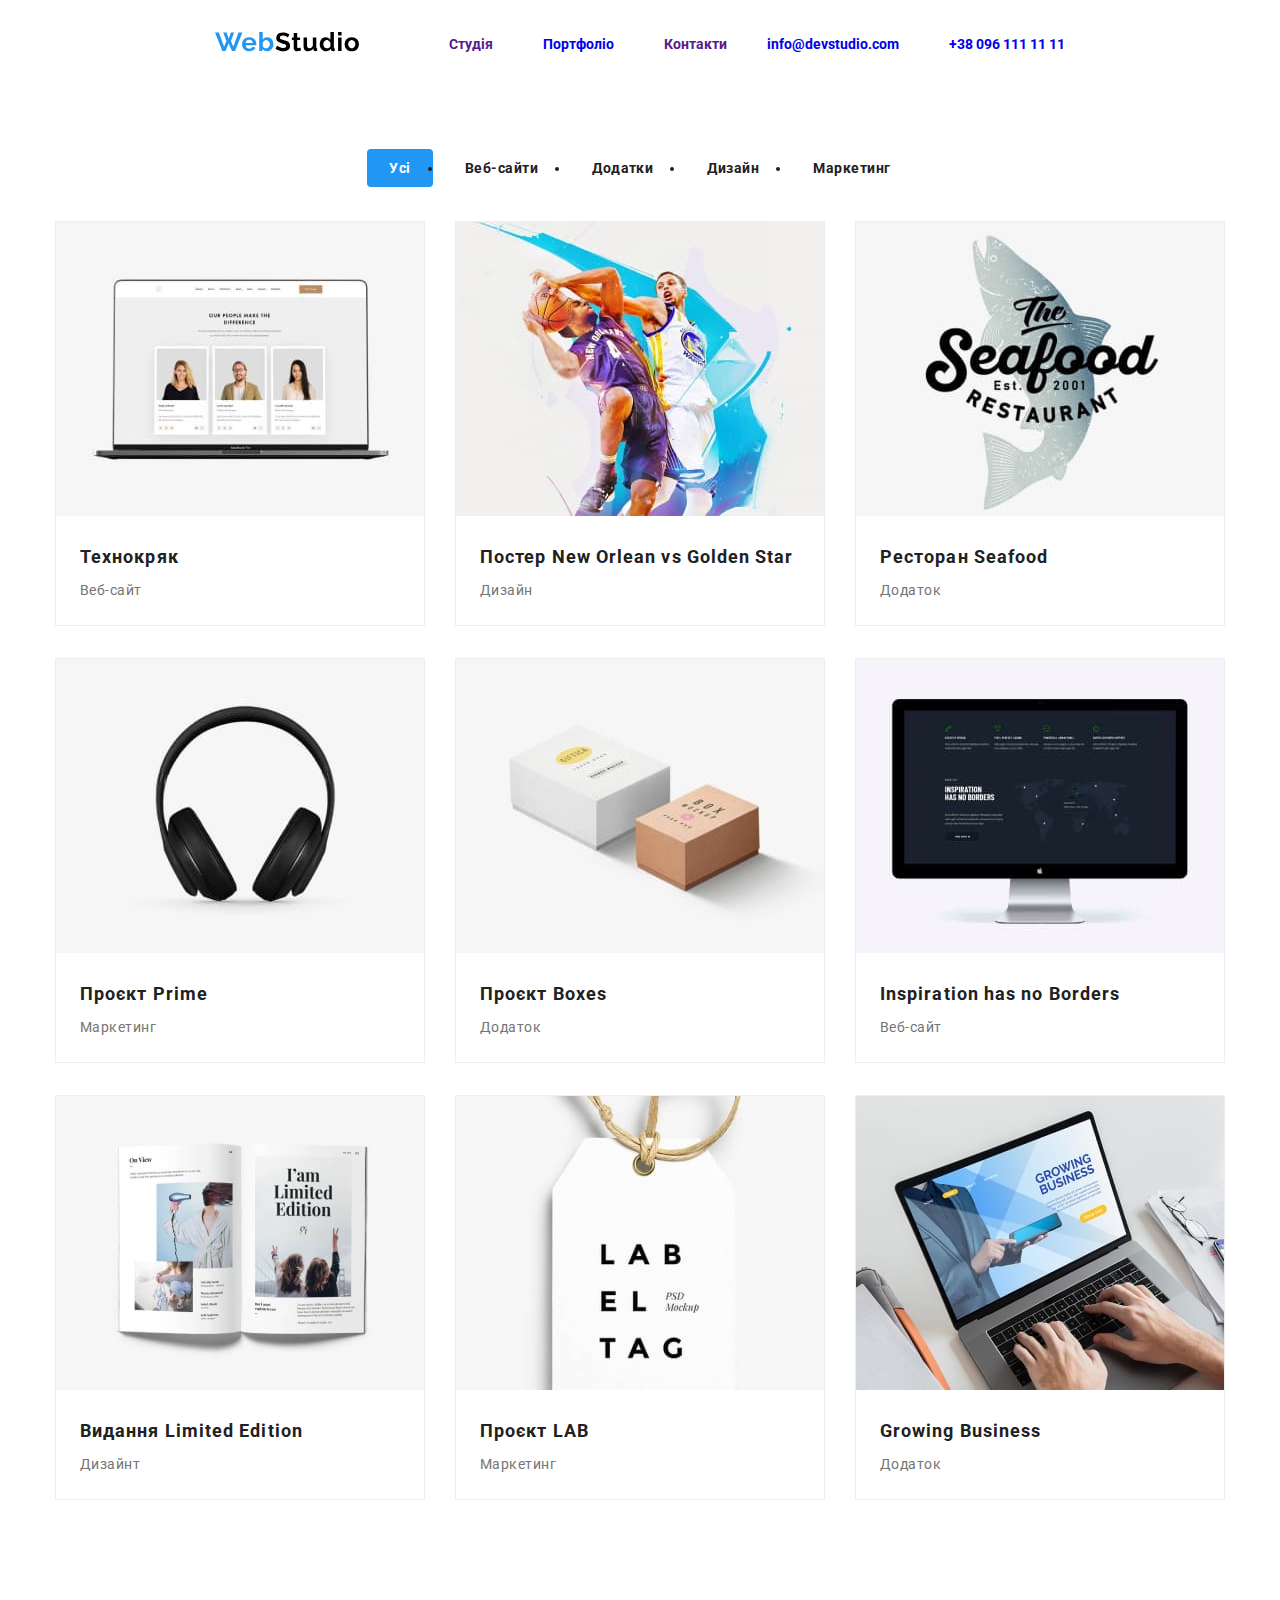
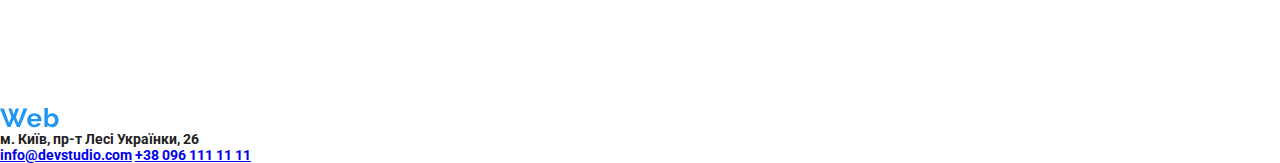
==== portfolio.html @ 219a1ec9 "ДЗ" ====
<!DOCTYPE html>
<html lang="en">
  <head>
    <meta charset="UTF-8" />
    <meta http-equiv="X-UA-Compatible" content="IE=edge" />
    <meta name="viewport" content="width=device-width, initial-scale=1.0" />
    <link rel="stylesheet" href="styles/reset.css" />
    <link rel="preconnect" href="https://fonts.googleapis.com" />
    <link rel="preconnect" href="https://fonts.gstatic.com" crossorigin />
    <link
      href="https://fonts.googleapis.com/css2?family=Fira+Sans:wght@400;700;900&family=Oleo+Script&family=Raleway:wght@700&family=Roboto:wght@400;500;700;900&display=swap"
      rel="stylesheet"
    />
    <link rel="stylesheet" href="styles/portfolio.css" />
    <link rel="stylesheet" href="styles/normalize.css" />
    <title>WebStudio</title>
  </head>
  <body>
    <header class="header-nav">
      <div class="header-wrapper">
        <div class="header-nav-wrapper">
          <div class="header-logo">
            <a href="index.html"
              ><img src="./img/WebStudio.svg" alt="logo"
            /></a>
          </div>
          <ul class="navigation">
            <li class="list">
              <a href="" class="link active-header navigation-btns">Студія</a>
            </li>
            <li class="list">
              <a
                href="/portfolio.html"
                class="link active-header navigation-btns"
                >Портфоліо</a
              >
            </li>
            <li class="list">
              <a href="" class="link active-header navigation-btns">Контакти</a>
            </li>
          </ul>
        </div>
        <ul class="header-contacts">
          <li class="list">
            <a href="mailto:info@devstudio.com" class="link mail active-header"
              >info@devstudio.com</a
            >
          </li>
          <li class="list">
            <a href="tel:380961111111" class="link tel active-header"
              >+38 096 111 11 11</a
            >
          </li>
        </ul>
      </div>
    </header>
    <main class="portfolio-main">
      <ul class="choose-project">
        <li class="choose-button active">Усі</li>
        <li class="choose-button" id="web">Веб-сайти</li>
        <li class="choose-button">Додатки</li>
        <li class="choose-button">Дизайн</li>
        <li class="choose-button">Маркетинг</li>
      </ul>
      <ul class="portfolio-cards">
        <li class="portfolio-card website">
          <div class="img-container box">
            <img
              class="portfolio-img"
              src="/img/portfolio-cards/1.jpg"
              alt=""
            />
          </div>
          <div class="portfolio-wrapper">
            <h3 class="card-title">Технокряк</h3>
            <p class="card-discription">Веб-сайт</p>
          </div>
          <div class="overlay">
            <p class="overlay-paragraph">
              Ресурс пропонує комплексні пропозиції з різним рівнем функціоналу
              та сервісів. Все це дозволить відвідувачу отримати вичерпні
              відомості про компанію чи приватну особу.
            </p>
          </div>
        </li>
        <li class="portfolio-card">
          <div class="img-container box">
            <img
              class="portfolio-img"
              src="/img/portfolio-cards/2.jpg"
              alt=""
            />
          </div>
          <div class="portfolio-wrapper">
            <h3 class="card-title">Постер New Orlean vs Golden Star</h3>
            <p class="card-discription">Дизайн</p>
          </div>
          <div class="overlay">
            <p class="overlay-paragraph">
              Ресурс пропонує комплексні пропозиції з різним рівнем функціоналу
              та сервісів. Все це дозволить відвідувачу отримати вичерпні
              відомості про компанію чи приватну особу.
            </p>
          </div>
        </li>
        <li class="portfolio-card">
          <div class="img-container">
            <img
              class="portfolio-img"
              src="/img/portfolio-cards/3.jpg"
              alt=""
            />
          </div>
          <div class="portfolio-wrapper">
            <h3 class="card-title">Ресторан Seafood</h3>
            <p class="card-discription">Додаток</p>
          </div>
          <div class="overlay">
            <p class="overlay-paragraph">
              Ресурс пропонує комплексні пропозиції з різним рівнем функціоналу
              та сервісів. Все це дозволить відвідувачу отримати вичерпні
              відомості про компанію чи приватну особу.
            </p>
          </div>
        </li>
        <li class="portfolio-card">
          <div class="img-container">
            <img
              class="portfolio-img"
              src="/img/portfolio-cards/4.jpg"
              alt=""
            />
          </div>
          <div class="portfolio-wrapper">
            <h3 class="card-title">Проєкт Prime</h3>
            <p class="card-discription">Маркетинг</p>
          </div>
          <div class="overlay">
            <p class="overlay-paragraph">
              Ресурс пропонує комплексні пропозиції з різним рівнем функціоналу
              та сервісів. Все це дозволить відвідувачу отримати вичерпні
              відомості про компанію чи приватну особу.
            </p>
          </div>
        </li>
        <li class="portfolio-card">
          <div class="img-container">
            <img
              class="portfolio-img"
              src="/img/portfolio-cards/5.jpg"
              alt=""
            />
          </div>
          <div class="portfolio-wrapper">
            <h3 class="card-title">Проєкт Boxes</h3>
            <p class="card-discription">Додаток</p>
          </div>
          <div class="overlay">
            <p class="overlay-paragraph">
              Ресурс пропонує комплексні пропозиції з різним рівнем функціоналу
              та сервісів. Все це дозволить відвідувачу отримати вичерпні
              відомості про компанію чи приватну особу.
            </p>
          </div>
        </li>
        <li class="portfolio-card website">
          <div class="img-container">
            <img
              class="portfolio-img"
              src="/img/portfolio-cards/6.jpg"
              alt=""
            />
          </div>
          <div class="portfolio-wrapper">
            <h3 class="card-title">Inspiration has no Borders</h3>
            <p class="card-discription">Веб-сайт</p>
          </div>
          <div class="overlay">
            <p class="overlay-paragraph">
              Ресурс пропонує комплексні пропозиції з різним рівнем функціоналу
              та сервісів. Все це дозволить відвідувачу отримати вичерпні
              відомості про компанію чи приватну особу.
            </p>
          </div>
        </li>
        <li class="portfolio-card">
          <div class="img-container">
            <img
              class="portfolio-img"
              src="/img/portfolio-cards/7.jpg"
              alt=""
            />
          </div>
          <div class="portfolio-wrapper">
            <h3 class="card-title">Видання Limited Edition</h3>
            <p class="card-discription">Дизайнт</p>
          </div>
          <div class="overlay">
            <p class="overlay-paragraph">
              Ресурс пропонує комплексні пропозиції з різним рівнем функціоналу
              та сервісів. Все це дозволить відвідувачу отримати вичерпні
              відомості про компанію чи приватну особу.
            </p>
          </div>
        </li>
        <li class="portfolio-card">
          <div class="img-container">
            <img
              class="portfolio-img"
              src="/img/portfolio-cards/8.jpg"
              alt=""
            />
          </div>
          <div class="portfolio-wrapper">
            <h3 class="card-title">Проєкт LAB</h3>
            <p class="card-discription">Маркетинг</p>
          </div>
          <div class="overlay">
            <p class="overlay-paragraph">
              Ресурс пропонує комплексні пропозиції з різним рівнем функціоналу
              та сервісів. Все це дозволить відвідувачу отримати вичерпні
              відомості про компанію чи приватну особу.
            </p>
          </div>
        </li>
        <li class="portfolio-card">
          <div class="img-container">
            <img
              class="portfolio-img"
              src="/img/portfolio-cards/9.jpg"
              alt=""
            />
          </div>
          <div class="portfolio-wrapper">
            <h3 class="card-title">Growing Business</h3>
            <p class="card-discription">Додаток</p>
          </div>
          <div class="overlay">
            <p class="overlay-paragraph">
              Ресурс пропонує комплексні пропозиції з різним рівнем функціоналу
              та сервісів. Все це дозволить відвідувачу отримати вичерпні
              відомості про компанію чи приватну особу.
            </p>
          </div>
        </li>
      </ul>
    </main>
    <footer class="footer">
      <img class="footer-logo" src="/img/WebStudiowhite.svg" alt="logo" />
      <div class="footer-wrapper">
        <p class="adress">м. Київ, пр-т Лесі Українки, 26</p>
        <a class="tel" href="mailto:info@devstudio.com">info@devstudio.com</a>
        <a class="mail" href="tel:380961111111">+38 096 111 11 11</a>
      </div>
    </footer>
    <script src="/js/choose.js"></script>
  </body>
</html>
---- styles/portfolio.css ----
.active-header {
  transition: color 250ms cubic-bezier(0.4, 0, 0.2, 1);
}

.active-header:hover {
  color: #2196f3;
}

.contact-list {
  font-family: "Roboto";
  font-weight: 500;
  letter-spacing: 0.02em;
}

.header-wrapper {
  display: flex;
  justify-content: space-between;
  align-items: center;
  margin-top: 32px;
  margin-left: 215px;
  margin-right: 215px;
}

.header-nav-wrapper {
  display: flex;
  gap: 90px;
}

.header-contacts {
  display: flex;
  gap: 50px;
}

.navigation {
  display: flex;
  align-items: center;
  gap: 50px;
}

.header-main {
  height: 600px;
  background-color: #2f303a;
  display: flex;
  justify-content: center;
  flex-direction: column;
  align-items: center;
  margin-top: 25px;
}

.header-title {
  text-transform: uppercase;
  font-family: "Roboto";
  font-style: normal;
  font-weight: 900;
  font-size: 44px;
  line-height: 60px;
  width: 696px;
  text-align: center;
  color: #fff;
}

.order {
  width: 216px;
  height: 50px;
  background: #2196f3;
  box-shadow: 0px 4px 4px rgba(0, 0, 0, 0.15);
  border-radius: 4px;
  display: flex;
  justify-content: center;
  align-items: center;
  font-family: "Roboto";
  font-style: normal;
  font-weight: 700;
  font-size: 16px;
  line-height: 30px;
  color: #fff;
  border: none;
  cursor: pointer;
  margin-top: 30px;
  transition: transform 250ms cubic-bezier(0.4, 0, 0.2, 1);
}

.order:hover {
  transform: scale(1.08);
}

.portfolio-main {
  padding-bottom: 94px;
  padding-top: 94px;
}

.choose-project {
  display: flex;
  justify-content: center;
  gap: 10px;
}

.choose-button {
  line-height: 26px;
  letter-spacing: 0.48px;
  padding: 6px 22px;
  border-radius: 4px;
  transition: background-color 250ms cubic-bezier(0.4, 0, 0.2, 1);
  transition: color 250ms cubic-bezier(0.4, 0, 0.2, 1);
}

.choose-button:hover {
  background-color: #2196f3;
  color: #fff;
  cursor: pointer;
}

.portfolio-card {
  width: 370px;
  border: 1px solid #eee;
  background: #fff;
  position: relative;
  overflow: hidden;
  transition: box-shadow 250ms cubic-bezier(0.4, 0, 0.2, 1);
}

.portfolio-card:hover {
  box-shadow: 1px 4px 6px 0px rgba(0, 0, 0, 0.16),
    0px 4px 4px 0px rgba(0, 0, 0, 0.06), 0px 1px 1px 0px rgba(0, 0, 0, 0.12);
}

.portfolio-img {
  width: 370px;
  height: 294px;
}

.portfolio-wrapper {
  padding: 20px 24px;
}

.card-title {
  font-size: 18px;
  font-weight: 700;
  line-height: 36px;
  letter-spacing: 1.08px;
}

.card-discription {
  color: #757575;
  font-weight: 400;
  line-height: 30px;
  letter-spacing: 0.48px;
}

.portfolio-cards {
  display: flex;
  width: 1170px;
  margin: 0 auto;
  justify-content: space-between;
  flex-wrap: wrap;
  row-gap: 32px;
  margin-top: 34px;
  overflow: hidden;
  padding-bottom: 114px;
}

.active {
  background-color: #2196f3;
  color: #fff;
  text-decoration: none;
}

.overlay {
  transform: translateY(-100%);
  background: rgba(33, 150, 243, 0.9);
  width: 100%;
  height: 294px;
  position: absolute;
  top: 0;
  transition: transform 250ms cubic-bezier(0.4, 0, 0.2, 1);
  left: 0;
}

.overlay-paragraph {
  color: #fff;
  font-size: 18px;
  font-weight: 400;
  line-height: 28px;
  letter-spacing: 0.54px;
  padding: 63px 24px;
}

.portfolio-card:hover .overlay {
  transform: translateY(0%);
}
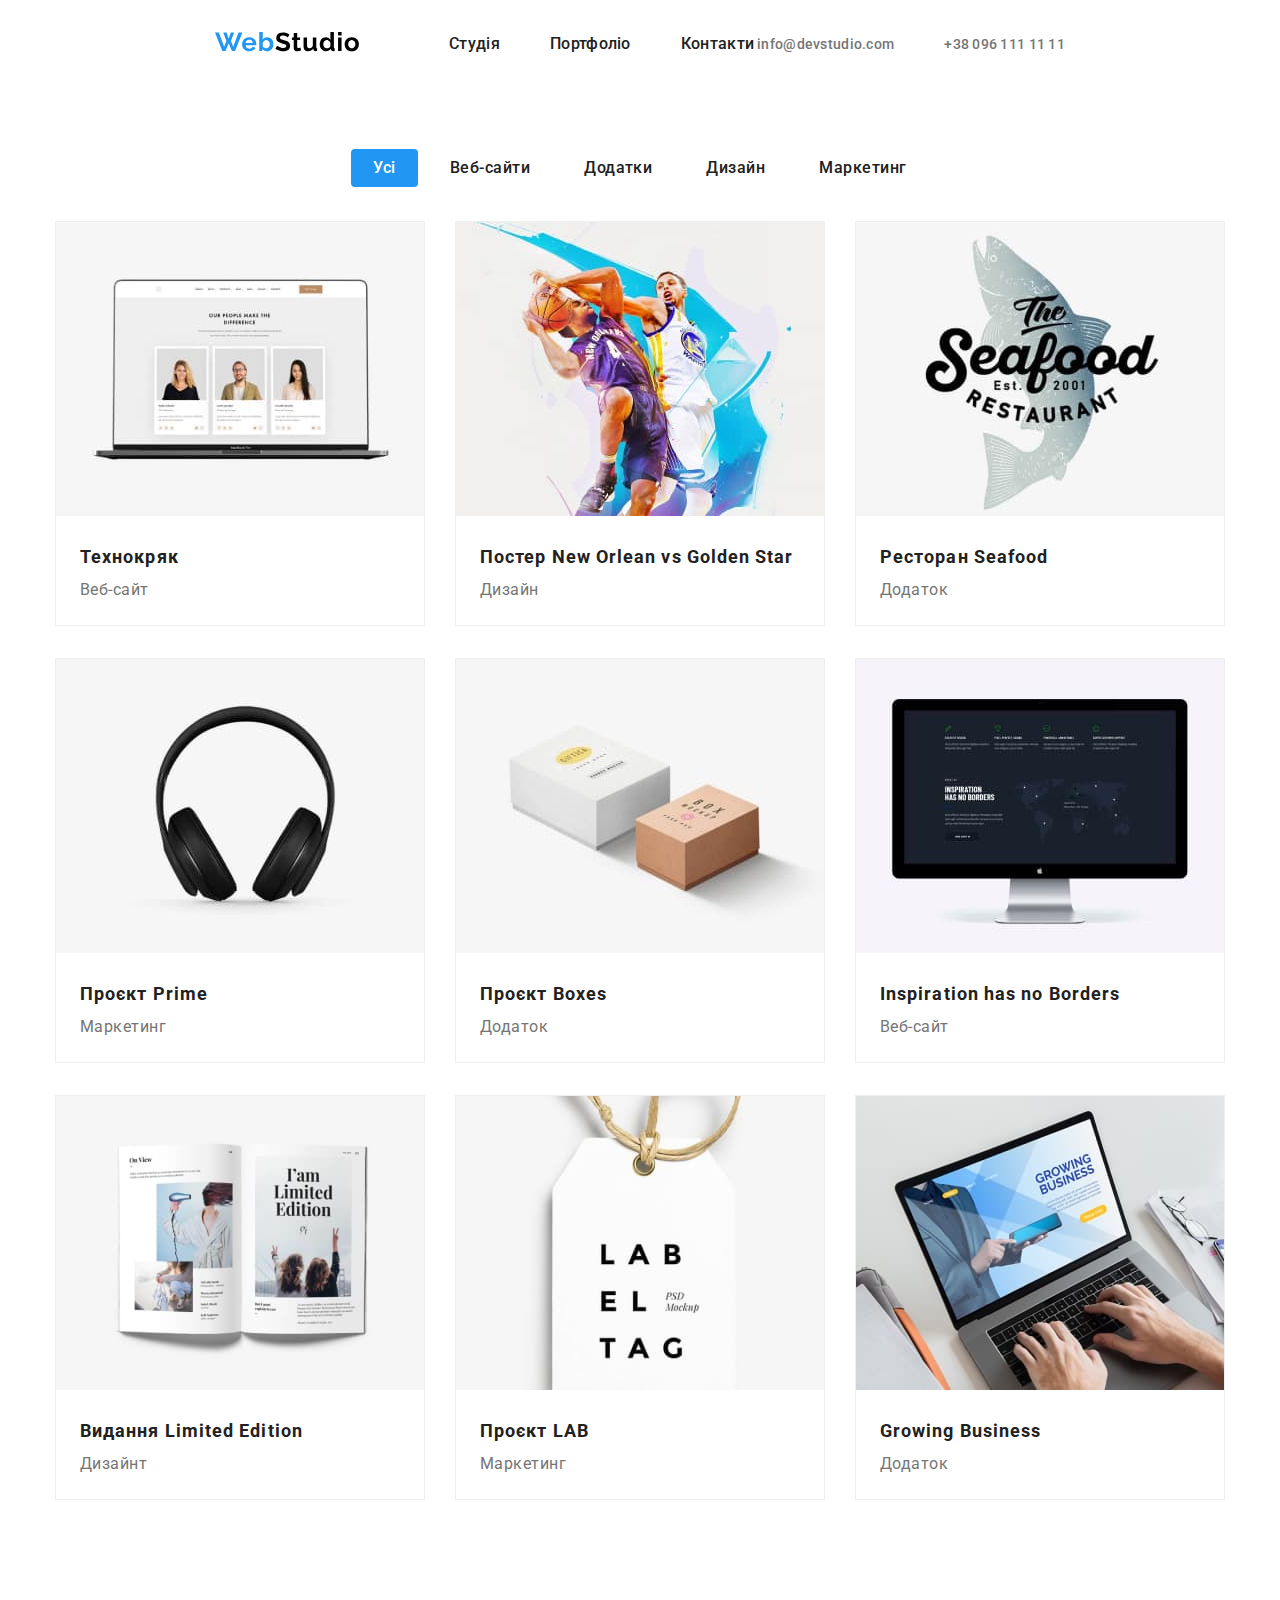
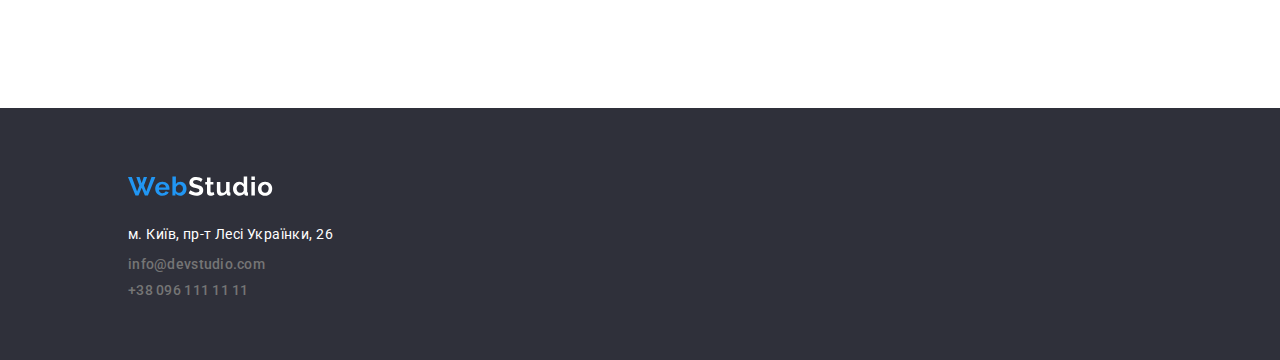
==== commit 57c60129: "ДЗ_9" ====
--- a/portfolio.html
+++ b/portfolio.html
@@ -11,8 +11,7 @@
       href="https://fonts.googleapis.com/css2?family=Fira+Sans:wght@400;700;900&family=Oleo+Script&family=Raleway:wght@700&family=Roboto:wght@400;500;700;900&display=swap"
       rel="stylesheet"
     />
-    <link rel="stylesheet" href="styles/portfolio.css" />
-    <link rel="stylesheet" href="styles/normalize.css" />
+    <link rel="stylesheet" href="src/css/main.css" />
     <title>WebStudio</title>
   </head>
   <body>
--- a/src/css/main.css
+++ b/src/css/main.css
@@ -0,0 +1,703 @@
+.list {
+  list-style-type: none;
+}
+
+.link {
+  text-decoration: none;
+}
+
+body {
+  font-family: "Roboto";
+  font-style: normal;
+  font-weight: 700;
+  font-size: 14px;
+  line-height: 16px;
+  color: #212121;
+}
+
+* {
+  margin: 0;
+  padding: 0;
+  box-sizing: border-box;
+}
+
+body {
+  color: #212121;
+  font-size: 16px;
+  font-family: Roboto;
+  font-weight: 500;
+  letter-spacing: 0.48px;
+  overflow-x: hidden;
+}
+
+a {
+  text-decoration: none;
+  color: inherit;
+}
+
+li {
+  list-style-type: none;
+}
+
+.logo-part {
+  font-family: "Raleway";
+  font-style: normal;
+  font-weight: 700;
+  font-size: 26px;
+  line-height: 31px;
+  letter-spacing: 0.03em;
+  color: #2196f3;
+}
+
+.logo {
+  font-family: "Raleway";
+  font-style: normal;
+  font-weight: 700;
+  font-size: 26px;
+  line-height: 31px;
+  letter-spacing: 0.03em;
+  color: black;
+}
+
+.navigation-btns {
+  font-weight: 500;
+  letter-spacing: 0.02em;
+  color: #212121;
+}
+
+.active-header {
+  transition: color 250ms cubic-bezier(0.4, 0, 0.2, 1);
+}
+
+.active-header:hover {
+  color: #2196f3;
+}
+
+.contact-list {
+  font-family: "Roboto";
+  font-weight: 500;
+  letter-spacing: 0.02em;
+}
+
+.header-wrapper {
+  display: flex;
+  justify-content: space-between;
+  align-items: center;
+  margin-top: 32px;
+  margin-left: 215px;
+  margin-right: 215px;
+}
+
+.header-nav-wrapper {
+  display: flex;
+  gap: 90px;
+}
+
+.header-contacts {
+  display: flex;
+  gap: 50px;
+}
+
+.navigation {
+  display: flex;
+  align-items: center;
+  gap: 50px;
+}
+
+.header-main {
+  height: 600px;
+  background-color: #2f303a;
+  display: flex;
+  justify-content: center;
+  flex-direction: column;
+  align-items: center;
+  margin-top: 25px;
+}
+
+.header-title {
+  text-transform: uppercase;
+  font-family: "Roboto";
+  font-style: normal;
+  font-weight: 900;
+  font-size: 44px;
+  line-height: 60px;
+  width: 696px;
+  text-align: center;
+  color: #fff;
+}
+
+.order {
+  width: 216px;
+  height: 50px;
+  background: #2196f3;
+  box-shadow: 0px 4px 4px rgba(0, 0, 0, 0.15);
+  border-radius: 4px;
+  display: flex;
+  justify-content: center;
+  align-items: center;
+  font-family: "Roboto";
+  font-style: normal;
+  font-weight: 700;
+  font-size: 16px;
+  line-height: 30px;
+  color: #fff;
+  border: none;
+  cursor: pointer;
+  margin-top: 30px;
+  transition: transform 250ms cubic-bezier(0.4, 0, 0.2, 1);
+}
+
+.order:hover {
+  transform: scale(1.08);
+}
+
+.advantages-title {
+  font-family: "Roboto";
+  font-weight: 700;
+  font-size: 14px;
+  line-height: 16px;
+  letter-spacing: 0.03em;
+  text-transform: uppercase;
+  color: #212121;
+}
+
+.adantages-list li {
+  width: 270px;
+}
+
+.advantages-discription {
+  font-family: "Roboto";
+  font-style: normal;
+  font-weight: 400;
+  font-size: 14px;
+  line-height: 24px;
+  letter-spacing: 0.03em;
+  color: #757575;
+}
+
+.adantages-list {
+  display: flex;
+  gap: 30px;
+  justify-content: center;
+  margin-top: 94px;
+  margin-bottom: 94px;
+}
+
+.what-we-do-title {
+  font-family: "Roboto";
+  font-weight: 700;
+  font-size: 36px;
+  line-height: 42px;
+  text-align: center;
+  letter-spacing: 0.03em;
+  color: #212121;
+  margin-bottom: 50px;
+}
+
+.what-we-do-list {
+  display: flex;
+  gap: 30px;
+  justify-content: center;
+}
+
+.what-we-do-list img {
+  width: 370px;
+  height: 294px;
+}
+
+.our-team {
+  background: #f5f4fa;
+  padding-top: 95px;
+  padding-bottom: 95px;
+}
+
+.our-team-img {
+  width: 270px;
+  height: 260px;
+  flex-shrink: 0;
+  margin-bottom: 30px;
+}
+
+.our-team-card {
+  border-radius: 0px 0px 4px 4px;
+  background: #fff;
+  box-shadow: 0px 2px 1px 0px rgba(0, 0, 0, 0.2), 0px 1px 1px 0px rgba(0, 0, 0, 0.14), 0px 1px 3px 0px rgba(0, 0, 0, 0.12);
+}
+
+.cards-wrapper {
+  display: flex;
+  gap: 30px;
+  justify-content: center;
+  margin-bottom: 100px;
+}
+
+.our-team-titlee {
+  display: flex;
+  justify-content: center;
+  margin-bottom: 50px;
+  color: #212121;
+  text-align: center;
+  font-size: 36px;
+  font-family: Roboto;
+  font-weight: 700;
+  letter-spacing: 1.08px;
+}
+
+.our-team-title {
+  margin-bottom: 10px;
+  display: flex;
+  justify-content: center;
+}
+
+.our-team-job {
+  margin-bottom: 30px;
+  color: #757575;
+  text-align: center;
+  letter-spacing: 0.48px;
+  font-weight: 400;
+}
+
+.footer {
+  background-color: #2f303a;
+  display: flex;
+  height: 252px;
+  flex-direction: column;
+  min-width: 1600px;
+  justify-content: center;
+  padding-left: 10%;
+}
+
+.tel,
+.mail {
+  color: #757575;
+  font-size: 14px;
+  font-family: Roboto;
+  font-style: normal;
+  font-weight: 500;
+  line-height: normal;
+  letter-spacing: 0.28px;
+}
+
+.adress {
+  color: #fff;
+  font-size: 14px;
+  line-height: 24px;
+  letter-spacing: 0.42px;
+  font-weight: 400;
+}
+
+.footer-logo {
+  width: 145px;
+  height: 31px;
+  margin-bottom: 20px;
+}
+
+.footer-wrapper {
+  display: flex;
+  flex-direction: column;
+  gap: 10px;
+}
+
+.advantages-svg {
+  width: 70px;
+  height: 70px;
+  display: flex;
+  margin: 0 auto;
+  margin-bottom: 55px;
+  fill: #212121;
+  transition: fill 250ms cubic-bezier(0.4, 0, 0.2, 1);
+}
+
+.advantages-svg:hover {
+  fill: #2196f3;
+}
+
+.black,
+.blue {
+  fill: none;
+}
+
+.title {
+  width: 370px;
+  padding: 27px 0px;
+  background: rgba(47, 48, 58, 0.8);
+  color: #fff;
+  text-align: center;
+  font-family: Roboto;
+  font-size: 14px;
+  font-weight: 700;
+  letter-spacing: 0.42px;
+  text-transform: uppercase;
+  position: absolute;
+  bottom: 3px;
+}
+
+.list {
+  position: relative;
+}
+
+.backdrop {
+  position: fixed;
+  top: 0;
+  left: 0;
+  right: 0;
+  bottom: 0;
+  background-color: rgba(0, 0, 0, 0.2431372549);
+  opacity: 1;
+  transition: opacity 250ms cubic-bezier(0.4, 0, 0.2, 1);
+}
+
+.backdrop.is-hidden {
+  opacity: 0;
+  pointer-events: none;
+}
+
+.no-scroll {
+  overflow: hidden;
+}
+
+.modal {
+  position: absolute;
+  top: 50%;
+  left: 50%;
+  min-width: 528px;
+  min-height: 581px;
+  padding: 40px;
+  background-color: #fff;
+  transform: translate(-50%, -50%) scale(0);
+  border-radius: 4px;
+  background: #fff;
+  box-shadow: 0px 2px 1px 0px rgba(0, 0, 0, 0.2), 0px 1px 1px 0px rgba(0, 0, 0, 0.14), 0px 1px 3px 0px rgba(0, 0, 0, 0.12);
+  transition: transform 250ms cubic-bezier(0.4, 0, 0.2, 1);
+}
+
+.modal.effect {
+  transform: translate(-50%, -50%) scale(1);
+}
+
+.form {
+  padding-top: 12px;
+}
+
+.button-close {
+  position: fixed;
+  top: 14px;
+  right: 14px;
+  width: 30px;
+  height: 30px;
+  border: none;
+  font-weight: 700;
+  font-size: 16.5px;
+  cursor: pointer;
+  transition: color 250ms cubic-bezier(0.4, 0, 0.2, 1);
+  transition: transform 250ms cubic-bezier(0.4, 0, 0.2, 1);
+}
+
+.button-close:hover {
+  color: #2196f3;
+  transform: scale(1.25);
+}
+
+.modal-title {
+  text-align: center;
+  font-size: 20px;
+  font-weight: 700;
+  letter-spacing: 0.6px;
+}
+
+.form-svg {
+  width: 18px;
+  height: 18px;
+  transition: background-color 250ms cubic-bezier(0.4, 0, 0.2, 1);
+}
+
+.form-wrapper {
+  display: flex;
+  align-items: center;
+  gap: 12px;
+  border: 1px solid rgba(33, 33, 33, 0.2);
+  border-radius: 4px;
+  padding-left: 11px;
+  margin-bottom: 10px;
+  transition: border-color 250ms cubic-bezier(0.4, 0, 0.2, 1);
+}
+
+.input:focus + .form-wrapper {
+  border: 1px solid blue;
+}
+
+.input {
+  height: 40px;
+  width: 100%;
+  border: none;
+  outline: none;
+}
+
+.label {
+  color: #757575;
+  font-size: 12px;
+  font-weight: 400;
+  letter-spacing: 0.12px;
+  padding-bottom: 4px;
+}
+
+.form-wrapper:focus-within {
+  border-color: #2196f3;
+}
+
+.form-wrapper:focus-within .form-svg {
+  fill: #2196f3;
+}
+
+textarea {
+  width: 448px;
+  resize: none;
+  display: flex;
+  height: 120px;
+  padding: 12px 16px;
+  border-radius: 4px;
+  border: 1px solid rgba(33, 33, 33, 0.2);
+  margin-bottom: 20px;
+  outline: none;
+  transition: border-color 250ms cubic-bezier(0.4, 0, 0.2, 1);
+}
+
+textarea#comment:focus {
+  border-color: #2196f3;
+}
+
+.check-wrapper {
+  display: flex;
+  gap: 9px;
+  align-items: center;
+  padding-bottom: 30px;
+}
+
+#check {
+  width: 16px;
+  height: 15px;
+  align-items: center;
+  color: #000;
+  outline: none;
+}
+
+.check-title {
+  color: #757575;
+  font-size: 14px;
+  font-weight: 400;
+  line-height: 24px; /* 171.429% */
+  letter-spacing: 0.42px;
+}
+
+.active-modal {
+  color: #2196f3;
+  text-decoration: underline;
+}
+
+.btn-submit {
+  border-radius: 4px;
+  background: #2196f3;
+  box-shadow: 0px 4px 4px 0px rgba(0, 0, 0, 0.15);
+  padding: 10px 52px;
+  border: none;
+  color: #fff;
+  text-align: center;
+  font-size: 16px;
+  line-height: 30px;
+  letter-spacing: 0.96px;
+}
+
+.btn-wrapper {
+  display: flex;
+  justify-content: center;
+}
+
+.active-header {
+  transition: color 250ms cubic-bezier(0.4, 0, 0.2, 1);
+}
+
+.active-header:hover {
+  color: #2196f3;
+}
+
+.contact-list {
+  font-family: "Roboto";
+  font-weight: 500;
+  letter-spacing: 0.02em;
+}
+
+.header-wrapper {
+  display: flex;
+  justify-content: space-between;
+  align-items: center;
+  margin-top: 32px;
+  margin-left: 215px;
+  margin-right: 215px;
+}
+
+.header-nav-wrapper {
+  display: flex;
+  gap: 90px;
+}
+
+.header-contacts {
+  display: flex;
+  gap: 50px;
+}
+
+.navigation {
+  display: flex;
+  align-items: center;
+  gap: 50px;
+}
+
+.header-main {
+  height: 600px;
+  background-color: #2f303a;
+  display: flex;
+  justify-content: center;
+  flex-direction: column;
+  align-items: center;
+  margin-top: 25px;
+}
+
+.header-title {
+  text-transform: uppercase;
+  font-family: "Roboto";
+  font-style: normal;
+  font-weight: 900;
+  font-size: 44px;
+  line-height: 60px;
+  width: 696px;
+  text-align: center;
+  color: #fff;
+}
+
+.order {
+  width: 216px;
+  height: 50px;
+  background: #2196f3;
+  box-shadow: 0px 4px 4px rgba(0, 0, 0, 0.15);
+  border-radius: 4px;
+  display: flex;
+  justify-content: center;
+  align-items: center;
+  font-family: "Roboto";
+  font-style: normal;
+  font-weight: 700;
+  font-size: 16px;
+  line-height: 30px;
+  color: #fff;
+  border: none;
+  cursor: pointer;
+  margin-top: 30px;
+  transition: transform 250ms cubic-bezier(0.4, 0, 0.2, 1);
+}
+
+.order:hover {
+  transform: scale(1.08);
+}
+
+.portfolio-main {
+  padding-bottom: 94px;
+  padding-top: 94px;
+}
+
+.choose-project {
+  display: flex;
+  justify-content: center;
+  gap: 10px;
+}
+
+.choose-button {
+  line-height: 26px;
+  letter-spacing: 0.48px;
+  padding: 6px 22px;
+  border-radius: 4px;
+  transition: background-color 250ms cubic-bezier(0.4, 0, 0.2, 1);
+  transition: color 250ms cubic-bezier(0.4, 0, 0.2, 1);
+}
+
+.choose-button:hover {
+  background-color: #2196f3;
+  color: #fff;
+  cursor: pointer;
+}
+
+.portfolio-card {
+  width: 370px;
+  border: 1px solid #eee;
+  background: #fff;
+  position: relative;
+  overflow: hidden;
+  transition: box-shadow 250ms cubic-bezier(0.4, 0, 0.2, 1);
+}
+
+.portfolio-card:hover {
+  box-shadow: 1px 4px 6px 0px rgba(0, 0, 0, 0.16), 0px 4px 4px 0px rgba(0, 0, 0, 0.06), 0px 1px 1px 0px rgba(0, 0, 0, 0.12);
+}
+
+.portfolio-img {
+  width: 370px;
+  height: 294px;
+}
+
+.portfolio-wrapper {
+  padding: 20px 24px;
+}
+
+.card-title {
+  font-size: 18px;
+  font-weight: 700;
+  line-height: 36px;
+  letter-spacing: 1.08px;
+}
+
+.card-discription {
+  color: #757575;
+  font-weight: 400;
+  line-height: 30px;
+  letter-spacing: 0.48px;
+}
+
+.portfolio-cards {
+  display: flex;
+  width: 1170px;
+  margin: 0 auto;
+  justify-content: space-between;
+  flex-wrap: wrap;
+  row-gap: 32px;
+  margin-top: 34px;
+  overflow: hidden;
+  padding-bottom: 114px;
+}
+
+.active {
+  background-color: #2196f3;
+  color: #fff;
+  text-decoration: none;
+}
+
+.overlay {
+  transform: translateY(-100%);
+  background: rgba(33, 150, 243, 0.9);
+  width: 100%;
+  height: 294px;
+  position: absolute;
+  top: 0;
+  transition: transform 250ms cubic-bezier(0.4, 0, 0.2, 1);
+  left: 0;
+}
+
+.overlay-paragraph {
+  color: #fff;
+  font-size: 18px;
+  font-weight: 400;
+  line-height: 28px;
+  letter-spacing: 0.54px;
+  padding: 63px 24px;
+}
+
+.portfolio-card:hover .overlay {
+  transform: translateY(0%);
+}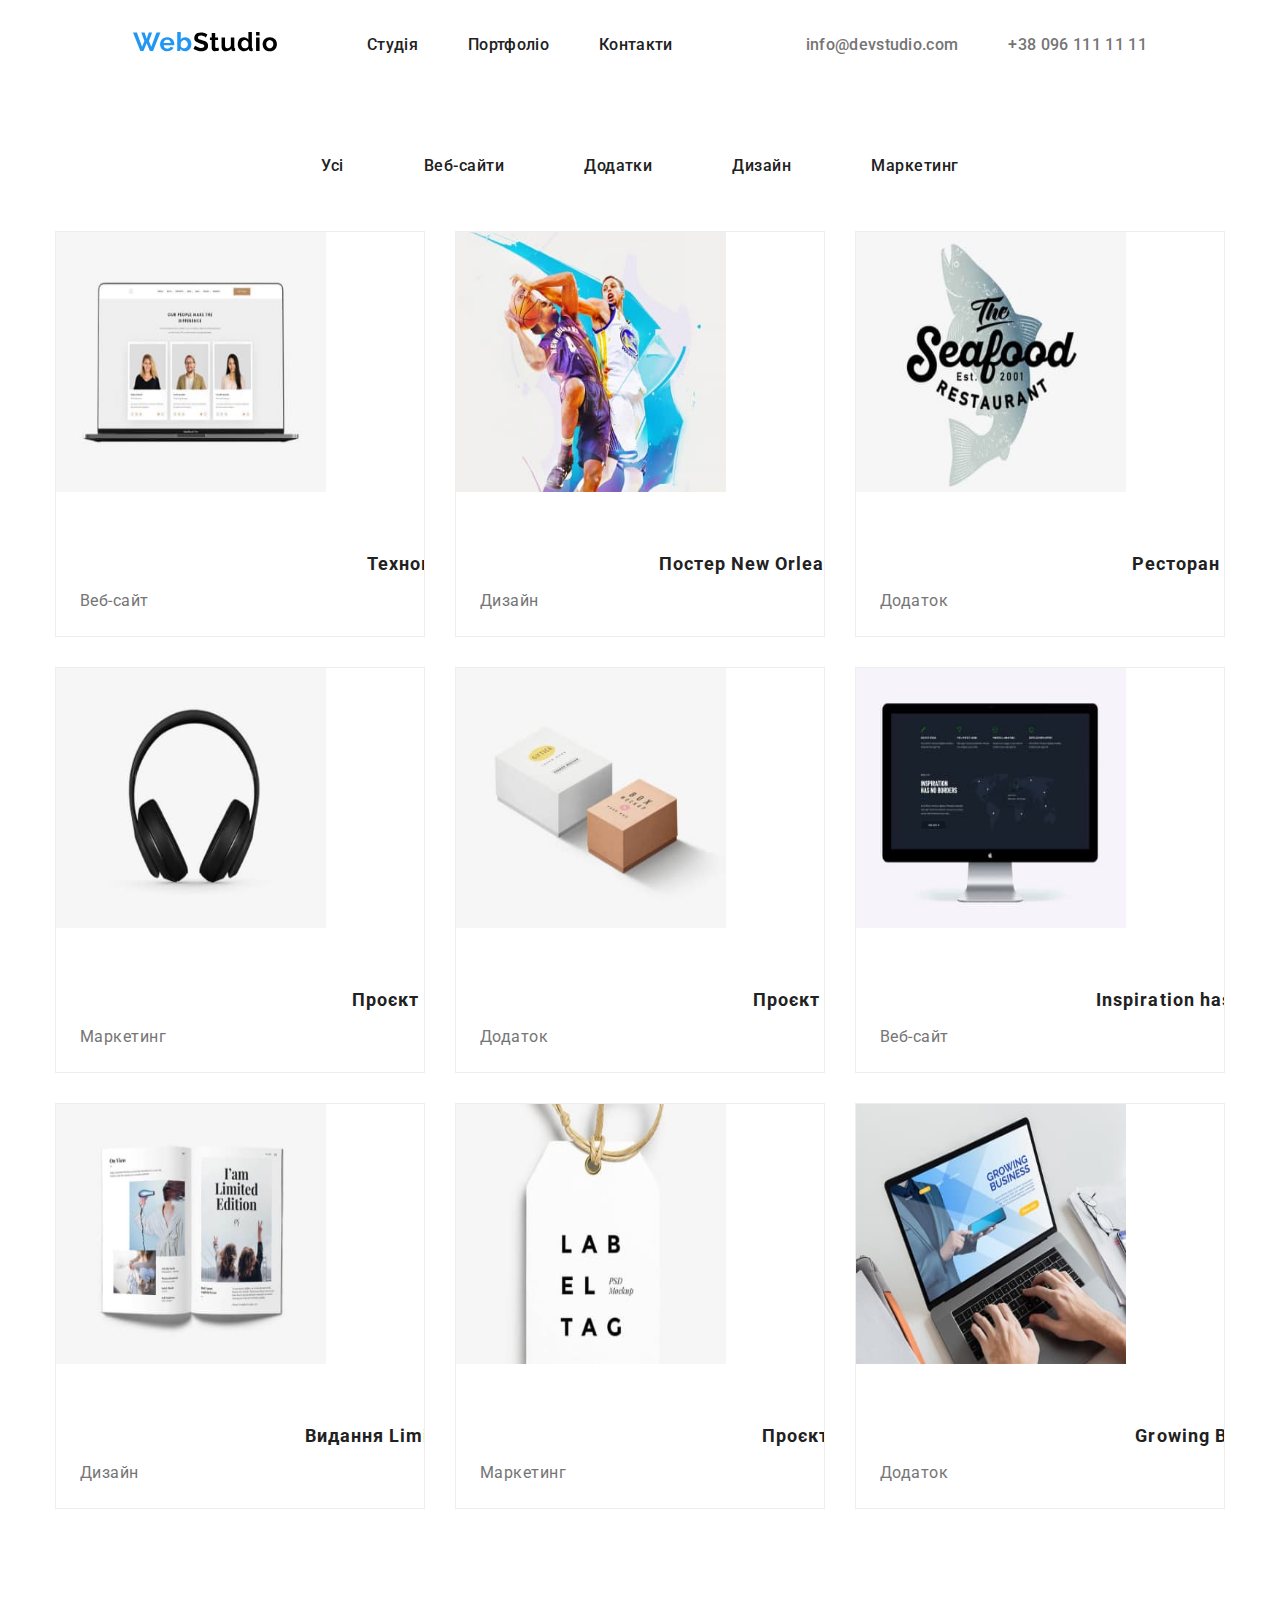
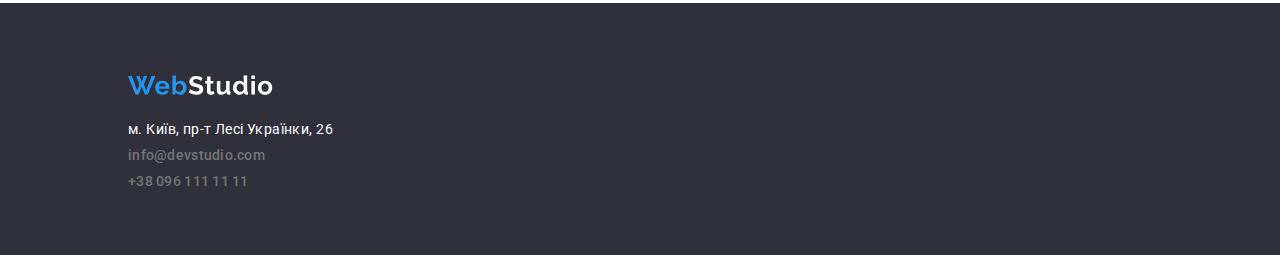
==== commit 56deed99: "ДЗ_10-11" ====
--- a/portfolio.html
+++ b/portfolio.html
@@ -4,238 +4,219 @@
     <meta charset="UTF-8" />
     <meta http-equiv="X-UA-Compatible" content="IE=edge" />
     <meta name="viewport" content="width=device-width, initial-scale=1.0" />
-    <link rel="stylesheet" href="styles/reset.css" />
     <link rel="preconnect" href="https://fonts.googleapis.com" />
     <link rel="preconnect" href="https://fonts.gstatic.com" crossorigin />
     <link
       href="https://fonts.googleapis.com/css2?family=Fira+Sans:wght@400;700;900&family=Oleo+Script&family=Raleway:wght@700&family=Roboto:wght@400;500;700;900&display=swap"
       rel="stylesheet"
     />
-    <link rel="stylesheet" href="src/css/main.css" />
+    <link rel="stylesheet" href="src/css/style.css" />
     <title>WebStudio</title>
   </head>
   <body>
-    <header class="header-nav">
-      <div class="header-wrapper">
-        <div class="header-nav-wrapper">
-          <div class="header-logo">
-            <a href="index.html"
-              ><img src="./img/WebStudio.svg" alt="logo"
-            /></a>
-          </div>
-          <ul class="navigation">
-            <li class="list">
-              <a href="" class="link active-header navigation-btns">Студія</a>
-            </li>
-            <li class="list">
+    <header class="header">
+      <nav class="header__nav nav">
+        <div class="header__wrapper">
+          <div class="nav__wrapper">
+            <div class="nav__logo">
+              <a href="index.html"
+                ><img src="src/img/WebStudio.svg" alt="logo"
+              /></a>
+            </div>
+            <ul class="nav__categories categories">
+              <li class="nav__categorie">
+                <a href="/index.html" class="nav__buttons--active nav__buttons"
+                  >Студія</a
+                >
+              </li>
+              <li class="nav__categorie">
+                <a
+                  href="portfolio.html"
+                  class="nav__buttons--active nav__buttons"
+                  >Портфоліо</a
+                >
+              </li>
+              <li class="nav__categorie">
+                <a href="" class="nav__buttons--active nav__buttons"
+                  >Контакти</a
+                >
+              </li>
+            </ul>
+          </div>
+          <ul class="nav__contacts contacts">
+            <li class="nav__contact">
               <a
-                href="/portfolio.html"
-                class="link active-header navigation-btns"
-                >Портфоліо</a
+                href="mailto:info@devstudio.com"
+                class="nav__link--active nav__link"
+                >info@devstudio.com</a
               >
             </li>
-            <li class="list">
-              <a href="" class="link active-header navigation-btns">Контакти</a>
+            <li class="nav__contact">
+              <a href="tel:380961111111" class="nav__link nav__link--active"
+                >+38 096 111 11 11</a
+              >
             </li>
           </ul>
         </div>
-        <ul class="header-contacts">
-          <li class="list">
-            <a href="mailto:info@devstudio.com" class="link mail active-header"
-              >info@devstudio.com</a
-            >
-          </li>
-          <li class="list">
-            <a href="tel:380961111111" class="link tel active-header"
-              >+38 096 111 11 11</a
-            >
-          </li>
-        </ul>
-      </div>
+      </nav>
     </header>
-    <main class="portfolio-main">
-      <ul class="choose-project">
-        <li class="choose-button active">Усі</li>
-        <li class="choose-button" id="web">Веб-сайти</li>
-        <li class="choose-button">Додатки</li>
-        <li class="choose-button">Дизайн</li>
-        <li class="choose-button">Маркетинг</li>
+    <main class="main">
+      <ul class="main__selector selector">
+        <li class="selector__component selector__component--active component">
+          <a href="" class="selector__link">Усі</a>
+        </li>
+        <li class="selector__component selector__component--active component">
+          <a href="" class="selector__link">Веб-сайти</a>
+        </li>
+        <li class="selector__component selector__component--active component">
+          <a href="" class="selector__link">Додатки</a>
+        </li>
+        <li class="selector__component selector__component--active component">
+          <a href="" class="selector__link">Дизайн</a>
+        </li>
+        <li class="selector__component selector__component--active component">
+          <a href="" class="selector__link">Маркетинг</a>
+        </li>
       </ul>
-      <ul class="portfolio-cards">
-        <li class="portfolio-card website">
-          <div class="img-container box">
-            <img
-              class="portfolio-img"
-              src="/img/portfolio-cards/1.jpg"
-              alt=""
-            />
-          </div>
-          <div class="portfolio-wrapper">
-            <h3 class="card-title">Технокряк</h3>
-            <p class="card-discription">Веб-сайт</p>
-          </div>
-          <div class="overlay">
-            <p class="overlay-paragraph">
-              Ресурс пропонує комплексні пропозиції з різним рівнем функціоналу
-              та сервісів. Все це дозволить відвідувачу отримати вичерпні
-              відомості про компанію чи приватну особу.
-            </p>
-          </div>
-        </li>
-        <li class="portfolio-card">
-          <div class="img-container box">
-            <img
-              class="portfolio-img"
-              src="/img/portfolio-cards/2.jpg"
-              alt=""
-            />
-          </div>
-          <div class="portfolio-wrapper">
-            <h3 class="card-title">Постер New Orlean vs Golden Star</h3>
-            <p class="card-discription">Дизайн</p>
-          </div>
-          <div class="overlay">
-            <p class="overlay-paragraph">
-              Ресурс пропонує комплексні пропозиції з різним рівнем функціоналу
-              та сервісів. Все це дозволить відвідувачу отримати вичерпні
-              відомості про компанію чи приватну особу.
-            </p>
-          </div>
-        </li>
-        <li class="portfolio-card">
-          <div class="img-container">
-            <img
-              class="portfolio-img"
-              src="/img/portfolio-cards/3.jpg"
-              alt=""
-            />
-          </div>
-          <div class="portfolio-wrapper">
-            <h3 class="card-title">Ресторан Seafood</h3>
-            <p class="card-discription">Додаток</p>
-          </div>
-          <div class="overlay">
-            <p class="overlay-paragraph">
-              Ресурс пропонує комплексні пропозиції з різним рівнем функціоналу
-              та сервісів. Все це дозволить відвідувачу отримати вичерпні
-              відомості про компанію чи приватну особу.
-            </p>
-          </div>
-        </li>
-        <li class="portfolio-card">
-          <div class="img-container">
-            <img
-              class="portfolio-img"
-              src="/img/portfolio-cards/4.jpg"
-              alt=""
-            />
-          </div>
-          <div class="portfolio-wrapper">
-            <h3 class="card-title">Проєкт Prime</h3>
-            <p class="card-discription">Маркетинг</p>
-          </div>
-          <div class="overlay">
-            <p class="overlay-paragraph">
-              Ресурс пропонує комплексні пропозиції з різним рівнем функціоналу
-              та сервісів. Все це дозволить відвідувачу отримати вичерпні
-              відомості про компанію чи приватну особу.
-            </p>
-          </div>
-        </li>
-        <li class="portfolio-card">
-          <div class="img-container">
-            <img
-              class="portfolio-img"
-              src="/img/portfolio-cards/5.jpg"
-              alt=""
-            />
-          </div>
-          <div class="portfolio-wrapper">
-            <h3 class="card-title">Проєкт Boxes</h3>
-            <p class="card-discription">Додаток</p>
-          </div>
-          <div class="overlay">
-            <p class="overlay-paragraph">
-              Ресурс пропонує комплексні пропозиції з різним рівнем функціоналу
-              та сервісів. Все це дозволить відвідувачу отримати вичерпні
-              відомості про компанію чи приватну особу.
-            </p>
-          </div>
-        </li>
-        <li class="portfolio-card website">
-          <div class="img-container">
-            <img
-              class="portfolio-img"
-              src="/img/portfolio-cards/6.jpg"
-              alt=""
-            />
-          </div>
-          <div class="portfolio-wrapper">
-            <h3 class="card-title">Inspiration has no Borders</h3>
-            <p class="card-discription">Веб-сайт</p>
-          </div>
-          <div class="overlay">
-            <p class="overlay-paragraph">
-              Ресурс пропонує комплексні пропозиції з різним рівнем функціоналу
-              та сервісів. Все це дозволить відвідувачу отримати вичерпні
-              відомості про компанію чи приватну особу.
-            </p>
-          </div>
-        </li>
-        <li class="portfolio-card">
-          <div class="img-container">
-            <img
-              class="portfolio-img"
-              src="/img/portfolio-cards/7.jpg"
-              alt=""
-            />
-          </div>
-          <div class="portfolio-wrapper">
-            <h3 class="card-title">Видання Limited Edition</h3>
-            <p class="card-discription">Дизайнт</p>
-          </div>
-          <div class="overlay">
-            <p class="overlay-paragraph">
-              Ресурс пропонує комплексні пропозиції з різним рівнем функціоналу
-              та сервісів. Все це дозволить відвідувачу отримати вичерпні
-              відомості про компанію чи приватну особу.
-            </p>
-          </div>
-        </li>
-        <li class="portfolio-card">
-          <div class="img-container">
-            <img
-              class="portfolio-img"
-              src="/img/portfolio-cards/8.jpg"
-              alt=""
-            />
-          </div>
-          <div class="portfolio-wrapper">
-            <h3 class="card-title">Проєкт LAB</h3>
-            <p class="card-discription">Маркетинг</p>
-          </div>
-          <div class="overlay">
-            <p class="overlay-paragraph">
-              Ресурс пропонує комплексні пропозиції з різним рівнем функціоналу
-              та сервісів. Все це дозволить відвідувачу отримати вичерпні
-              відомості про компанію чи приватну особу.
-            </p>
-          </div>
-        </li>
-        <li class="portfolio-card">
-          <div class="img-container">
-            <img
-              class="portfolio-img"
-              src="/img/portfolio-cards/9.jpg"
-              alt=""
-            />
-          </div>
-          <div class="portfolio-wrapper">
-            <h3 class="card-title">Growing Business</h3>
-            <p class="card-discription">Додаток</p>
-          </div>
-          <div class="overlay">
-            <p class="overlay-paragraph">
+      <ul class="main__projects projects">
+        <li class="projects__card projects__card--active card">
+          <img
+            src="/src/img/portfolio-cards/1.jpg"
+            alt="project"
+            class="card__img img"
+          />
+          <h3 class="card__title title">Технокряк</h3>
+          <p class="card__category category">Веб-сайт</p>
+          <div class="card__overlay overlay">
+            <p class="overlay__paragraph">
+              Ресурс пропонує комплексні пропозиції з різним рівнем функціоналу
+              та сервісів. Все це дозволить відвідувачу отримати вичерпні
+              відомості про компанію чи приватну особу.
+            </p>
+          </div>
+        </li>
+        <li class="projects__card projects__card--active card">
+          <img
+            src="/src/img/portfolio-cards/2.jpg"
+            alt="project"
+            class="card__img card__img--active img"
+          />
+          <h3 class="card__title title">Постер New Orlean vs Golden Star</h3>
+          <p class="card__category category">Дизайн</p>
+          <div class="card__overlay overlay">
+            <p class="overlay__paragraph">
+              Ресурс пропонує комплексні пропозиції з різним рівнем функціоналу
+              та сервісів. Все це дозволить відвідувачу отримати вичерпні
+              відомості про компанію чи приватну особу.
+            </p>
+          </div>
+        </li>
+        <li class="projects__card--active projects__card card">
+          <img
+            src="/src/img/portfolio-cards/3.jpg"
+            alt="project"
+            class="card__img img"
+          />
+          <h3 class="card__title title">Ресторан Seafood</h3>
+          <p class="card__category category">Додаток</p>
+          <div class="card__overlay overlay">
+            <p class="overlay__paragraph">
+              Ресурс пропонує комплексні пропозиції з різним рівнем функціоналу
+              та сервісів. Все це дозволить відвідувачу отримати вичерпні
+              відомості про компанію чи приватну особу.
+            </p>
+          </div>
+        </li>
+        <li class="projects__card--active projects__card card">
+          <img
+            src="/src/img/portfolio-cards/4.jpg"
+            alt="project"
+            class="card__img img"
+          />
+          <h3 class="card__title title">Проєкт Prime</h3>
+          <p class="card__category category">Маркетинг</p>
+          <div class="card__overlay overlay">
+            <p class="overlay__paragraph">
+              Ресурс пропонує комплексні пропозиції з різним рівнем функціоналу
+              та сервісів. Все це дозволить відвідувачу отримати вичерпні
+              відомості про компанію чи приватну особу.
+            </p>
+          </div>
+        </li>
+        <li class="projects__card--active projects__card card">
+          <img
+            src="/src/img/portfolio-cards/5.jpg"
+            alt="project"
+            class="card__img img"
+          />
+          <h3 class="card__title title">Проєкт Boxes</h3>
+          <p class="card__category category">Додаток</p>
+          <div class="card__overlay overlay">
+            <p class="overlay__paragraph">
+              Ресурс пропонує комплексні пропозиції з різним рівнем функціоналу
+              та сервісів. Все це дозволить відвідувачу отримати вичерпні
+              відомості про компанію чи приватну особу.
+            </p>
+          </div>
+        </li>
+        <li class="projects__card--active projects__card card">
+          <img
+            src="/src/img/portfolio-cards/6.jpg"
+            alt="project"
+            class="card__img img"
+          />
+          <h3 class="card__title title">Inspiration has no Borders</h3>
+          <p class="card__category category">Веб-сайт</p>
+          <div class="card__overlay overlay">
+            <p class="overlay__paragraph">
+              Ресурс пропонує комплексні пропозиції з різним рівнем функціоналу
+              та сервісів. Все це дозволить відвідувачу отримати вичерпні
+              відомості про компанію чи приватну особу.
+            </p>
+          </div>
+        </li>
+        <li class="projects__card--active projects__card card">
+          <img
+            src="/src/img/portfolio-cards/7.jpg"
+            alt="project"
+            class="card__img img"
+          />
+          <h3 class="card__title title">Видання Limited Edition</h3>
+          <p class="card__category category">Дизайн</p>
+          <div class="card__overlay overlay">
+            <p class="overlay__paragraph">
+              Ресурс пропонує комплексні пропозиції з різним рівнем функціоналу
+              та сервісів. Все це дозволить відвідувачу отримати вичерпні
+              відомості про компанію чи приватну особу.
+            </p>
+          </div>
+        </li>
+        <li class="projects__card--active projects__card card">
+          <img
+            src="/src/img/portfolio-cards/8.jpg"
+            alt="project"
+            class="card__img img"
+          />
+          <h3 class="card__title title">Проєкт LAB</h3>
+          <p class="card__category category">Маркетинг</p>
+          <div class="card__overlay overlay">
+            <p class="overlay__paragraph">
+              Ресурс пропонує комплексні пропозиції з різним рівнем функціоналу
+              та сервісів. Все це дозволить відвідувачу отримати вичерпні
+              відомості про компанію чи приватну особу.
+            </p>
+          </div>
+        </li>
+        <li class="projects__card--active projects__card card">
+          <img
+            src="/src/img/portfolio-cards/9.jpg"
+            alt="project"
+            class="card__img img"
+          />
+          <h3 class="card__title title">Growing Business</h3>
+          <p class="card__category category">Додаток</p>
+          <div class="card__overlay overlay">
+            <p class="overlay__paragraph">
               Ресурс пропонує комплексні пропозиції з різним рівнем функціоналу
               та сервісів. Все це дозволить відвідувачу отримати вичерпні
               відомості про компанію чи приватну особу.
@@ -245,11 +226,17 @@
       </ul>
     </main>
     <footer class="footer">
-      <img class="footer-logo" src="/img/WebStudiowhite.svg" alt="logo" />
-      <div class="footer-wrapper">
-        <p class="adress">м. Київ, пр-т Лесі Українки, 26</p>
-        <a class="tel" href="mailto:info@devstudio.com">info@devstudio.com</a>
-        <a class="mail" href="tel:380961111111">+38 096 111 11 11</a>
+      <img class="footer__logo" src="./src/img/WebStudiowhite.svg" alt="logo" />
+      <div class="footer__wrapper wrap">
+        <a href="" class="footer__link adress"
+          >м. Київ, пр-т Лесі Українки, 26</a
+        >
+        <a class="footer__link tel" href="mailto:info@devstudio.com"
+          >info@devstudio.com</a
+        >
+        <a class="footer__link mail" href="tel:380961111111"
+          >+38 096 111 11 11</a
+        >
       </div>
     </footer>
     <script src="/js/choose.js"></script>
--- a/src/css/style.css
+++ b/src/css/style.css
@@ -0,0 +1,624 @@
+* {
+  padding: 0;
+  margin: 0;
+  box-sizing: border-box;
+}
+
+body {
+  color: #212121;
+  font-size: 16px;
+  font-family: Roboto;
+  font-weight: 500;
+  letter-spacing: 0.48px;
+}
+
+a {
+  text-decoration: none;
+  color: inherit;
+}
+
+li {
+  list-style-type: none;
+}
+
+.main__projects, .main__selector, .footer, .button__wrapper, .team__title, .team__cards, .activities__list, .advantages, .hero__button, .hero {
+  display: flex;
+  justify-content: center;
+}
+
+.header__wrapper {
+  display: flex;
+  justify-content: space-evenly;
+  align-items: center;
+  margin-top: 32px;
+  max-width: 1600px;
+}
+
+.nav__wrapper {
+  display: flex;
+  gap: 90px;
+}
+
+.nav__buttons {
+  font-weight: 500;
+  letter-spacing: 0.02em;
+  color: #212121;
+}
+.nav__buttons--active {
+  transition: color 250ms cubic-bezier(0.4, 0, 0.2, 1);
+}
+.nav__buttons--active:hover {
+  color: #2196f3;
+}
+.nav__contacts {
+  display: flex;
+  gap: 50px;
+}
+.nav__categories {
+  display: flex;
+  align-items: center;
+}
+.nav__link--active:hover {
+  color: #2196f3;
+  transition: color 250ms cubic-bezier(0.4, 0, 0.2, 1);
+}
+
+.nav__contact {
+  color: #757575;
+}
+
+.contacts {
+  font-family: "Roboto";
+  font-weight: 500;
+  letter-spacing: 0.02em;
+}
+
+.categories {
+  gap: 50px;
+}
+
+.hero {
+  flex-direction: column;
+  align-items: center;
+  background-color: #2f303a;
+}
+.hero__title {
+  color: #ffffff;
+  font-family: Roboto;
+  font-size: 44px;
+  font-weight: 900;
+  text-align: center;
+  text-transform: uppercase;
+  font-size: 44px;
+  line-height: 60px;
+}
+.hero__button {
+  color: #ffffff;
+  font-family: Roboto;
+  font-size: 16px;
+  font-weight: 700;
+  background: #2196f3;
+  box-shadow: 0px 4px 4px rgba(0, 0, 0, 0.15);
+  border-radius: 4px;
+  align-items: center;
+  line-height: 30px;
+  color: #ffffff;
+  cursor: pointer;
+}
+.hero__button--active {
+  transition: transform 250ms cubic-bezier(0.4, 0, 0.2, 1);
+}
+
+.hero {
+  height: 600px;
+  margin-top: 25px;
+}
+
+.title {
+  width: 696px;
+}
+
+.order {
+  width: 216px;
+  height: 50px;
+  margin-top: 30px;
+}
+
+.order:hover {
+  transform: scale(1.08);
+}
+
+.advantages {
+  gap: 30px;
+  margin-top: 94px;
+  margin-bottom: 94px;
+}
+.advantages__title {
+  color: #212121;
+  font-family: Roboto;
+  font-size: 14px;
+  font-weight: 700;
+  line-height: 16px;
+  letter-spacing: 0.03em;
+  text-transform: uppercase;
+}
+.advantages__item {
+  width: 270px;
+}
+.advantages__discription {
+  color: #757575;
+  font-family: Roboto;
+  font-size: 14px;
+  font-weight: 400;
+  line-height: 24px;
+  letter-spacing: 0.03em;
+}
+.advantages__icon {
+  display: flex;
+  fill: #212121;
+}
+.advantages__icon--active {
+  transition: fill 250ms cubic-bezier(0.4, 0, 0.2, 1);
+}
+.advantages__icon--active:hover {
+  fill: #2196f3;
+}
+.advantages__container {
+  border-radius: 4px;
+  background: #f5f4fa;
+}
+
+.advantage {
+  margin-bottom: 10px;
+}
+
+.container {
+  height: 120px;
+  padding: 25px 0px;
+  margin-bottom: 30px;
+}
+
+.activities__title {
+  color: #212121;
+  font-family: Roboto;
+  font-size: 36px;
+  font-weight: 700;
+  text-align: center;
+  letter-spacing: 0.03em;
+  margin-bottom: 50px;
+}
+.activities__description {
+  color: #ffffff;
+  font-family: Roboto;
+  font-size: 14px;
+  font-weight: 700;
+  text-align: center;
+  letter-spacing: 0.42px;
+  text-transform: uppercase;
+  background: rgba(47, 48, 58, 0.8);
+  width: 370px;
+  height: 70px;
+}
+
+.photo {
+  position: relative;
+}
+
+.overflow {
+  position: relative;
+  bottom: 74px;
+  z-index: 2;
+  padding: 27px 0px;
+}
+
+.svg {
+  width: 70px;
+  height: 70px;
+  margin: 0 auto;
+}
+
+.list {
+  gap: 30px;
+}
+
+.img {
+  width: 370px;
+  height: 294px;
+}
+
+.main__team {
+  background: #f5f4fa;
+}
+
+.team {
+  padding: 94px 0px;
+  margin: 94px 0px 0px 0px;
+}
+.team__cards {
+  justify-content: center;
+}
+.team__card {
+  border-radius: 0px 0px 4px 4px;
+  background: #ffffff;
+  box-shadow: 0px 2px 1px 0px rgba(0, 0, 0, 0.2), 0px 1px 1px 0px rgba(0, 0, 0, 0.14), 0px 1px 3px 0px rgba(0, 0, 0, 0.12);
+}
+.team__title {
+  color: #212121;
+  font-family: Roboto;
+  font-size: 36px;
+  font-weight: 700;
+  color: #212121;
+  text-align: center;
+  letter-spacing: 1.08px;
+}
+
+.employee {
+  margin-bottom: 10px;
+}
+
+.card__img {
+  width: 270px;
+  height: 260px;
+  flex-shrink: 0;
+  margin-bottom: 30px;
+}
+
+.cards {
+  gap: 30px;
+  margin: 50px 0px 100px 0px;
+}
+
+.card__title {
+  color: #212121;
+  text-align: center;
+  font-size: 16px;
+  letter-spacing: 0.48px;
+}
+.card__job {
+  color: #757575;
+  font-family: Roboto;
+  font-size: 16px;
+  font-weight: 400;
+  color: #757575;
+  text-align: center;
+  letter-spacing: 0.48px;
+}
+
+.job {
+  padding-bottom: 30px;
+}
+
+.backdrop {
+  position: fixed;
+  top: 0;
+  left: 0;
+  right: 0;
+  bottom: 0;
+  background-color: rgba(0, 0, 0, 0.2431372549);
+  opacity: 1;
+  transition: opacity 250ms cubic-bezier(0.4, 0, 0.2, 1);
+}
+
+.backdrop.is-hidden {
+  opacity: 0;
+  pointer-events: none;
+}
+
+.no-scroll {
+  overflow: hidden;
+}
+
+.modal {
+  position: absolute;
+  top: 50%;
+  left: 50%;
+  min-width: 528px;
+  min-height: 581px;
+  padding: 40px;
+  background-color: #ffffff;
+  transform: translate(-50%, -50%) scale(0);
+  border-radius: 4px;
+  background: #ffffff;
+  box-shadow: 0px 2px 1px 0px rgba(0, 0, 0, 0.2), 0px 1px 1px 0px rgba(0, 0, 0, 0.14), 0px 1px 3px 0px rgba(0, 0, 0, 0.12);
+  transition: transform 250ms cubic-bezier(0.4, 0, 0.2, 1);
+}
+.modal__close {
+  top: 14px;
+  right: 14px;
+}
+.modal__form {
+  padding-top: 12px;
+}
+.modal__title {
+  color: #212121;
+  font-family: Roboto;
+  font-size: 20px;
+  font-weight: 700;
+  text-align: center;
+  letter-spacing: 0.6px;
+}
+
+.form__img {
+  width: 18px;
+  height: 18px;
+}
+.form__img--active {
+  transition: background-color 250ms cubic-bezier(0.4, 0, 0.2, 1);
+}
+.form__wrapper {
+  padding-left: 11px;
+  margin-bottom: 10px;
+  gap: 12px;
+}
+.form__wrapper--active:focus-within {
+  border-color: #2196f3;
+}
+.form__textarea {
+  padding: 12px 16px;
+  margin-bottom: 20px;
+}
+.form__textarea--active:focus-within {
+  border-color: #2196f3;
+}
+.form__checkbox {
+  align-items: center;
+  color: #000;
+  outline: none;
+}
+.form__button {
+  padding: 10px 52px;
+  margin-top: 30px;
+}
+
+.modal.effect {
+  transform: translate(-50%, -50%) scale(1);
+}
+
+.close {
+  position: fixed;
+  width: 30px;
+  height: 30px;
+  border: none;
+  font-weight: 700;
+  font-size: 16.5px;
+  cursor: pointer;
+  transition: color 250ms cubic-bezier(0.4, 0, 0.2, 1);
+  transition: transform 250ms cubic-bezier(0.4, 0, 0.2, 1);
+}
+
+.close--active:hover {
+  color: #2196f3;
+  transform: scale(1.25);
+}
+
+.wrapper {
+  display: flex;
+  align-items: center;
+  border: 1px solid rgba(33, 33, 33, 0.2);
+  border-radius: 4px;
+  transition: border-color 250ms cubic-bezier(0.4, 0, 0.2, 1);
+}
+
+.input:focus + .form-wrapper {
+  border: 1px solid blue;
+}
+
+.form-wrapper:focus-within .form__img {
+  fill: #2196f3;
+}
+
+.input {
+  height: 40px;
+  width: 100%;
+  border: none;
+  outline: none;
+}
+
+.label {
+  color: #757575;
+  font-family: Roboto;
+  font-size: 12px;
+  font-weight: 400;
+  letter-spacing: 0.12px;
+  padding-bottom: 4px;
+}
+
+.textarea {
+  width: 448px;
+  resize: none;
+  display: flex;
+  height: 120px;
+  border-radius: 4px;
+  border: 1px solid rgba(33, 33, 33, 0.2);
+  outline: none;
+  transition: border-color 250ms cubic-bezier(0.4, 0, 0.2, 1);
+}
+
+.checkbox-wrapper {
+  gap: 9px;
+  padding-bottom: 30px;
+  border: none;
+  transition: none;
+  border-radius: none;
+}
+
+.checkbox {
+  width: 16px;
+  height: 15px;
+  position: relative;
+  top: 2px;
+}
+
+.accept {
+  color: #757575;
+  font-family: Roboto;
+  font-size: 14px;
+  font-weight: 400;
+  line-height: 24px; /* 171.429% */
+  letter-spacing: 0.42px;
+}
+
+.form__link--active {
+  color: #2196f3;
+  text-decoration: underline;
+}
+
+.submit {
+  border-radius: 4px;
+  background: #2196f3;
+  box-shadow: 0px 4px 4px 0px rgba(0, 0, 0, 0.15);
+  border: none;
+  color: #ffffff;
+  text-align: center;
+  font-size: 16px;
+  line-height: 30px; /* 187.5% */
+  letter-spacing: 0.96px;
+}
+
+.footer {
+  background-color: #2f303a;
+  height: 252px;
+  flex-direction: column;
+  min-width: 1600px;
+  padding-left: 10%;
+}
+.footer__link {
+  color: #757575;
+  font-family: Roboto;
+  font-size: 14px;
+  font-weight: 500;
+  letter-spacing: 0.28px;
+}
+.footer__link.adress {
+  color: #ffffff;
+  font-family: Roboto;
+  font-size: 14px;
+  font-weight: 400;
+  letter-spacing: 0.42px;
+}
+
+.footer__logo {
+  width: 145px;
+  height: 31px;
+  margin-bottom: 20px;
+}
+
+.footer__wrapper {
+  display: flex;
+  flex-direction: column;
+  gap: 10px;
+}
+
+/*portfolio*/
+* {
+  padding: 0;
+  margin: 0;
+  box-sizing: border-box;
+}
+
+body {
+  color: #212121;
+  font-size: 16px;
+  font-family: Roboto;
+  font-weight: 500;
+  letter-spacing: 0.48px;
+}
+
+a {
+  text-decoration: none;
+  color: inherit;
+}
+
+li {
+  list-style-type: none;
+}
+
+.main__projects, .main__selector, .hero, .hero__button, .advantages, .activities__list, .team__cards, .team__title, .button__wrapper, .footer {
+  display: flex;
+  justify-content: center;
+}
+
+.main__selector {
+  gap: 30px;
+}
+.main__projects {
+  gap: 30px;
+  flex-wrap: wrap;
+}
+
+llll .selector__component {
+  background-color: #ffffff;
+  color: #212121;
+  text-align: center;
+  border-radius: 4px;
+}
+llll .selector__component--active:hover {
+  background: #2196f3;
+  color: #ffffff;
+  box-shadow: 0px 2px 2px 0px rgba(0, 0, 0, 0.12), 0px 1px 2px 0px rgba(0, 0, 0, 0.08), 0px 3px 1px 0px rgba(0, 0, 0, 0.1);
+  transition: background-color 250ms cubic-bezier(0.4, 0, 0.2, 1);
+}
+
+.component {
+  padding: 6px 25px;
+  margin-top: 94px;
+  margin-bottom: 50px;
+}
+
+.projects {
+  max-width: 1250px;
+  margin: 0px auto 94px auto;
+}
+.projects__card {
+  border: 1px solid #eee;
+  max-width: 370px;
+}
+
+.card {
+  position: relative;
+  overflow: hidden;
+}
+.card__title {
+  color: #212121;
+  font-size: 18px;
+  font-weight: 700;
+  line-height: 36px;
+  letter-spacing: 1.08px;
+}
+.card__overlay {
+  width: 370px;
+  height: 294px;
+  position: absolute;
+  background: rgba(33, 150, 243, 0.9);
+  top: 0;
+  left: 0;
+  transform: translateY(-100%);
+  transition: transform 250ms cubic-bezier(0.4, 0, 0.2, 1);
+}
+
+.category {
+  color: #757575;
+  font-weight: 400;
+  line-height: 30px;
+  padding: 4px 0px 20px 24px;
+}
+
+.title {
+  margin-top: 20px;
+  padding: 0px 0px 0px 24px;
+}
+
+.overlay {
+  padding: 63px 24px;
+}
+.overlay__paragraph {
+  color: #ffffff;
+  font-size: 18px;
+  font-weight: 400;
+  line-height: 28px;
+  letter-spacing: 0.54px;
+}
+
+.projects__card--active:hover .overlay {
+  transform: translateY(0%);
+}